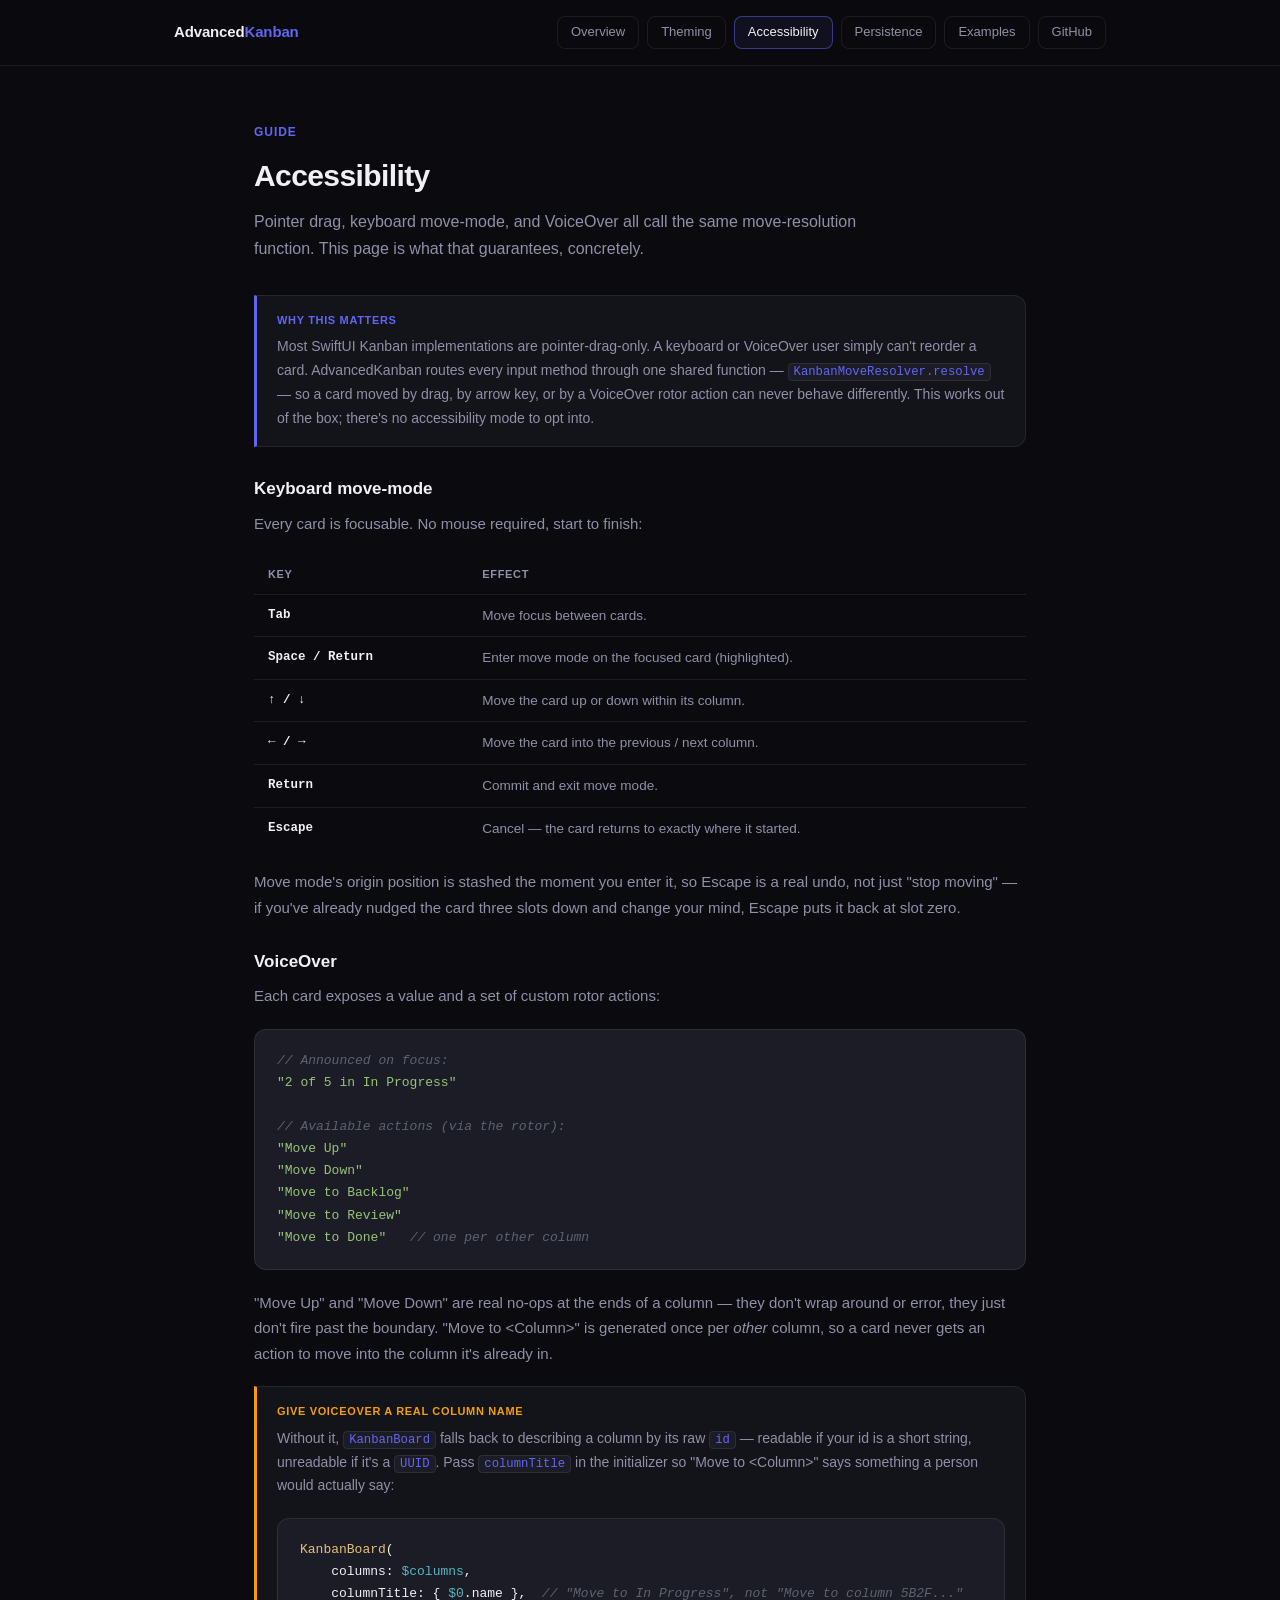
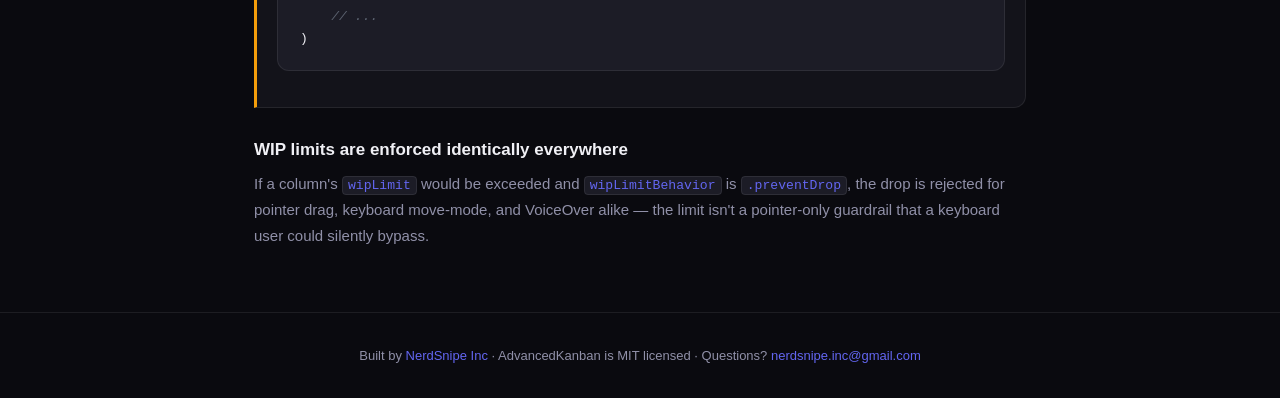
==== docs/accessibility.html @ a4960e30 "Add documentation site under docs/ Five-page static site: Overview (quickstart + hero board mockup +" ====
<!DOCTYPE html>
<html lang="en">
<head>
<meta charset="UTF-8" />
<meta name="viewport" content="width=device-width, initial-scale=1.0" />
<title>Accessibility — AdvancedKanban</title>
<meta name="description" content="Keyboard move-mode and VoiceOver reordering in AdvancedKanban — every interaction pointer drag supports, without a mouse." />
<meta name="theme-color" content="#6366f1" />
<link rel="stylesheet" href="assets/styles.css" />
</head>
<body>
<a class="skip-link" href="#main">Skip to content</a>

<nav>
  <div class="inner">
    <a class="nav-brand" href="./">Advanced<span>Kanban</span></a>
    <div class="nav-links">
      <a class="nav-link" href="./">Overview</a>
      <a class="nav-link" href="theming.html">Theming</a>
      <a class="nav-link active" href="accessibility.html">Accessibility</a>
      <a class="nav-link" href="persistence.html">Persistence</a>
      <a class="nav-link" href="examples.html">Examples</a>
      <a class="nav-link" href="https://github.com/NerdSnipe-Inc/AdvancedKanban" target="_blank" rel="noopener">GitHub</a>
    </div>
  </div>
</nav>

<main id="main">
<div class="container">
  <section class="section" style="padding-top:56px">
    <p class="section-label">Guide</p>
    <h2>Accessibility</h2>
    <p class="section-sub">Pointer drag, keyboard move-mode, and VoiceOver all call the same move-resolution function. This page is what that guarantees, concretely.</p>

    <div class="callout">
      <span class="callout-label">Why this matters</span>
      <p>Most SwiftUI Kanban implementations are pointer-drag-only. A keyboard or VoiceOver user simply can't reorder a card. AdvancedKanban routes every input method through one shared function — <code>KanbanMoveResolver.resolve</code> — so a card moved by drag, by arrow key, or by a VoiceOver rotor action can never behave differently. This works out of the box; there's no accessibility mode to opt into.</p>
    </div>

    <h3>Keyboard move-mode</h3>
    <p>Every card is focusable. No mouse required, start to finish:</p>
    <table class="api-table">
      <tr><th>Key</th><th>Effect</th></tr>
      <tr><td>Tab</td><td>Move focus between cards.</td></tr>
      <tr><td>Space / Return</td><td>Enter move mode on the focused card (highlighted).</td></tr>
      <tr><td>↑ / ↓</td><td>Move the card up or down within its column.</td></tr>
      <tr><td>← / →</td><td>Move the card into the previous / next column.</td></tr>
      <tr><td>Return</td><td>Commit and exit move mode.</td></tr>
      <tr><td>Escape</td><td>Cancel — the card returns to exactly where it started.</td></tr>
    </table>
    <p>Move mode's origin position is stashed the moment you enter it, so Escape is a real undo, not just "stop moving" — if you've already nudged the card three slots down and change your mind, Escape puts it back at slot zero.</p>

    <h3>VoiceOver</h3>
    <p>Each card exposes a value and a set of custom rotor actions:</p>
    <pre><span class="cm">// Announced on focus:</span>
<span class="str">"2 of 5 in In Progress"</span>

<span class="cm">// Available actions (via the rotor):</span>
<span class="str">"Move Up"</span>
<span class="str">"Move Down"</span>
<span class="str">"Move to Backlog"</span>
<span class="str">"Move to Review"</span>
<span class="str">"Move to Done"</span>   <span class="cm">// one per other column</span></pre>
    <p>"Move Up" and "Move Down" are real no-ops at the ends of a column — they don't wrap around or error, they just don't fire past the boundary. "Move to &lt;Column&gt;" is generated once per <em>other</em> column, so a card never gets an action to move into the column it's already in.</p>

    <div class="callout warn">
      <span class="callout-label">Give VoiceOver a real column name</span>
      <p>Without it, <code>KanbanBoard</code> falls back to describing a column by its raw <code>id</code> — readable if your id is a short string, unreadable if it's a <code>UUID</code>. Pass <code>columnTitle</code> in the initializer so "Move to &lt;Column&gt;" says something a person would actually say:</p>
      <pre><span class="type">KanbanBoard</span>(
    columns: <span class="prop">$columns</span>,
    columnTitle: { <span class="prop">$0</span>.name },  <span class="cm">// "Move to In Progress", not "Move to column 5B2F..."</span>
    <span class="cm">// ...</span>
)</pre>
    </div>

    <h3>WIP limits are enforced identically everywhere</h3>
    <p>If a column's <code>wipLimit</code> would be exceeded and <code>wipLimitBehavior</code> is <code>.preventDrop</code>, the drop is rejected for pointer drag, keyboard move-mode, and VoiceOver alike — the limit isn't a pointer-only guardrail that a keyboard user could silently bypass.</p>
  </section>
</div>
</main>

<footer>
  <p>
    Built by <a href="https://github.com/NerdSnipe-Inc" target="_blank" rel="noopener">NerdSnipe Inc</a> ·
    AdvancedKanban is MIT licensed ·
    Questions? <a href="mailto:nerdsnipe.inc@gmail.com">nerdsnipe.inc@gmail.com</a>
  </p>
</footer>

</body>
</html>
---- docs/assets/styles.css ----
/* AdvancedKanban docs — shares its visual language with NerdSnipe Inc's
   other developer-facing docs (DesignFoundation) for brand consistency
   across the org's open-source properties. */

*, *::before, *::after { box-sizing: border-box; margin: 0; padding: 0; }

:root {
  --bg: #0a0a0f;
  --surface: #13131a;
  --surface2: #1c1c26;
  --border: rgba(255,255,255,0.08);
  --primary: #6366f1;
  --primary-glow: rgba(99,102,241,0.25);
  --text: #f0f0f5;
  --text-secondary: #9090a8;
  --radius: 12px;
  --success: #10b981;
  --warning: #f59e0b;
}

html { scroll-behavior: smooth; }

body {
  background: var(--bg);
  color: var(--text);
  font-family: -apple-system, BlinkMacSystemFont, "SF Pro Display", "Segoe UI", sans-serif;
  line-height: 1.6;
  min-height: 100vh;
}

a { color: var(--primary); text-decoration: none; }
a:hover { text-decoration: underline; }

/* ── Skip link ── */
.skip-link {
  position: absolute; left: -9999px; top: 0;
  background: var(--primary); color: #fff;
  padding: 10px 16px; border-radius: 0 0 8px 0; z-index: 1000;
}
.skip-link:focus { left: 0; }

/* ── Focus visibility ── */
a:focus-visible, button:focus-visible, .nav-link:focus-visible {
  outline: 2px solid var(--primary);
  outline-offset: 2px;
  border-radius: 4px;
}

@media (prefers-reduced-motion: reduce) {
  html { scroll-behavior: auto; }
  * { animation-duration: 0.001ms !important; transition-duration: 0.001ms !important; }
}

/* ── Nav ── */
nav {
  border-bottom: 1px solid var(--border);
  padding: 16px 0;
  position: sticky; top: 0; z-index: 100;
  background: rgba(10,10,15,0.92);
  backdrop-filter: blur(12px);
  -webkit-backdrop-filter: blur(12px);
}
nav .inner {
  display: flex; align-items: center; justify-content: space-between;
  max-width: 980px; margin: 0 auto; padding: 0 24px;
  gap: 16px; flex-wrap: wrap;
}
.nav-brand {
  font-size: 15px; font-weight: 600; color: var(--text);
  text-decoration: none; letter-spacing: -0.01em;
  white-space: nowrap;
}
.nav-brand span { color: var(--primary); }
.nav-links { display: flex; gap: 8px; align-items: center; flex-wrap: wrap; }
.nav-link {
  font-size: 13px; color: var(--text-secondary); text-decoration: none;
  border: 1px solid var(--border); border-radius: 8px;
  padding: 5px 13px; transition: border-color 0.15s, color 0.15s;
}
.nav-link:hover { border-color: var(--primary); color: var(--text); text-decoration: none; }
.nav-link.active {
  border-color: rgba(99,102,241,0.5); color: var(--text);
  background: rgba(99,102,241,0.08);
}

/* ── Layout ── */
.container { max-width: 820px; margin: 0 auto; padding: 0 24px; }
hr.divider { border: none; border-top: 1px solid var(--border); margin: 0; }
.section { padding: 64px 0; }
.section + .section { border-top: 1px solid var(--border); }
.section-label {
  font-size: 12px; font-weight: 600; letter-spacing: 0.08em; text-transform: uppercase;
  color: var(--primary); margin-bottom: 10px;
}
h2 { font-size: clamp(22px, 3vw, 30px); font-weight: 700; letter-spacing: -0.02em; margin-bottom: 8px; }
h3 { font-size: 17px; font-weight: 600; margin: 28px 0 8px; color: var(--text); }
h3:first-child { margin-top: 0; }
.section-sub { color: var(--text-secondary); margin-bottom: 32px; font-size: 16px; max-width: 640px; }
p { color: var(--text-secondary); font-size: 15px; line-height: 1.7; margin-bottom: 14px; }
p:last-child { margin-bottom: 0; }
ul.prose-list, ol.prose-list { color: var(--text-secondary); font-size: 15px; line-height: 1.7; margin: 0 0 14px 20px; }
ul.prose-list li, ol.prose-list li { margin-bottom: 6px; }
strong { color: var(--text); font-weight: 600; }

/* ── Buttons ── */
.btn {
  display: inline-flex; align-items: center; justify-content: center; gap: 8px;
  font-size: 15px; font-weight: 500; text-decoration: none;
  border-radius: 10px; padding: 12px 24px;
  transition: opacity 0.15s, transform 0.12s;
  cursor: pointer; border: none;
}
.btn:hover { opacity: 0.85; transform: translateY(-1px); text-decoration: none; }
.btn-primary { background: var(--primary); color: #fff; }
.btn-secondary { background: var(--surface2); color: var(--text); border: 1px solid var(--border); }
.btn-lg { font-size: 16px; padding: 14px 32px; border-radius: 12px; }

/* ── Hero ── */
.hero { padding: 80px 0 56px; text-align: center; }
.badge {
  display: inline-flex; align-items: center; gap: 6px;
  font-size: 12px; font-weight: 600; letter-spacing: 0.05em; text-transform: uppercase;
  color: var(--primary); background: var(--primary-glow);
  border: 1px solid rgba(99,102,241,0.3);
  border-radius: 100px; padding: 4px 14px; margin-bottom: 28px;
}
.badge-dot { width: 6px; height: 6px; border-radius: 50%; background: var(--primary); }
h1 {
  font-size: clamp(32px, 5.5vw, 52px);
  font-weight: 800; letter-spacing: -0.035em; line-height: 1.08;
  margin-bottom: 20px;
}
h1 .accent { color: var(--primary); }
.hero-sub {
  font-size: clamp(16px, 2vw, 19px);
  color: var(--text-secondary); max-width: 600px;
  margin: 0 auto 40px; line-height: 1.55;
}
.cta-row { display: flex; gap: 12px; justify-content: center; flex-wrap: wrap; margin-bottom: 56px; }

/* ── Hero board mockup (the one signature element) ── */
.hero-board {
  display: grid;
  grid-template-columns: repeat(4, minmax(0, 1fr));
  gap: 10px;
  background: var(--surface);
  border: 1px solid var(--border);
  border-radius: 14px;
  padding: 16px;
  text-align: left;
}
@media (max-width: 640px) { .hero-board { grid-template-columns: repeat(2, minmax(0, 1fr)); } }
.hb-col { display: flex; flex-direction: column; gap: 8px; }
.hb-col-head {
  display: flex; align-items: center; justify-content: space-between;
  font-size: 11px; font-weight: 700; color: var(--text-secondary);
  letter-spacing: 0.02em; padding: 2px 4px 6px;
}
.hb-count {
  font-size: 10px; font-weight: 700; color: var(--text-secondary);
  background: var(--surface2); border-radius: 100px; padding: 1px 7px;
}
.hb-count.over { color: var(--warning); }
.hb-card {
  background: var(--surface2); border: 1px solid var(--border);
  border-radius: 8px; padding: 9px 10px;
  font-size: 11.5px; font-weight: 500; color: var(--text);
}
.hb-card.dragging {
  border-color: var(--primary);
  box-shadow: 0 0 0 1px var(--primary), 0 8px 20px rgba(99,102,241,0.25);
  transform: translateY(-2px) rotate(-1deg);
}
.hb-card.ghost-slot {
  background: transparent; border: 1.5px dashed rgba(99,102,241,0.4);
}
.hb-tag {
  display: inline-block; font-size: 9.5px; font-weight: 700;
  padding: 1px 6px; border-radius: 100px; margin-top: 6px;
}
.hb-tag.low { background: rgba(16,185,129,0.14); color: var(--success); }
.hb-tag.med { background: rgba(245,158,11,0.14); color: var(--warning); }
.hb-tag.high { background: rgba(239,68,68,0.14); color: #ef4444; }

/* ── Stats strip ── */
.stats-strip {
  display: flex; align-items: center; justify-content: center;
  gap: 0; flex-wrap: wrap;
  border: 1px solid var(--border); border-radius: 14px;
  background: var(--surface); overflow: hidden;
  margin: 40px 0 0;
}
.stat-item { flex: 1; min-width: 120px; padding: 20px 14px; text-align: center; border-right: 1px solid var(--border); }
.stat-item:last-child { border-right: none; }
.stat-value { font-size: 24px; font-weight: 800; letter-spacing: -0.02em; color: var(--text); line-height: 1; margin-bottom: 4px; }
.stat-value span { color: var(--primary); }
.stat-label { font-size: 11px; color: var(--text-secondary); font-weight: 500; }

/* ── Cards / grid ── */
.card-grid { display: grid; grid-template-columns: 1fr 1fr; gap: 16px; }
@media (max-width: 680px) { .card-grid { grid-template-columns: 1fr; } }
.card {
  background: var(--surface); border: 1px solid var(--border);
  border-radius: var(--radius); padding: 22px;
}
.card-title { font-size: 15px; font-weight: 700; color: var(--text); margin-bottom: 8px; }
.card-body { font-size: 13.5px; color: var(--text-secondary); line-height: 1.6; }

/* ── Step list (guides) ── */
.steps { list-style: none; counter-reset: step; }
.steps > li {
  counter-increment: step;
  position: relative;
  padding: 0 0 32px 44px;
  border-left: 1px solid var(--border);
  margin-left: 15px;
}
.steps > li:last-child { border-left-color: transparent; padding-bottom: 0; }
.steps > li::before {
  content: counter(step);
  position: absolute; left: -15px; top: 0;
  width: 30px; height: 30px; border-radius: 50%;
  background: var(--surface2); border: 1px solid var(--border);
  color: var(--primary); font-size: 13px; font-weight: 700;
  display: flex; align-items: center; justify-content: center;
}
.steps h3 { margin-top: 0; margin-bottom: 6px; }

/* ── Callouts ── */
.callout {
  border: 1px solid var(--border); border-left: 3px solid var(--primary);
  background: var(--surface); border-radius: 0 var(--radius) var(--radius) 0;
  padding: 16px 20px; margin: 20px 0;
}
.callout p { color: var(--text-secondary); font-size: 14px; margin: 0; }
.callout .callout-label {
  font-size: 11px; font-weight: 700; letter-spacing: 0.06em; text-transform: uppercase;
  color: var(--primary); margin-bottom: 6px; display: block;
}
.callout.warn { border-left-color: var(--warning); }
.callout.warn .callout-label { color: var(--warning); }

/* ── Code ── */
code {
  font-family: "SF Mono", "Fira Code", Menlo, monospace;
  font-size: 0.875em;
  background: var(--surface2); border: 1px solid var(--border);
  border-radius: 4px; padding: 1px 5px; color: var(--primary);
}
pre {
  background: var(--surface2); border: 1px solid var(--border);
  border-radius: var(--radius); padding: 20px 22px;
  overflow-x: auto; max-width: 100%;
  font-family: "SF Mono", "Fira Code", Menlo, monospace;
  font-size: 13px; line-height: 1.7; margin: 20px 0;
}
pre code { background: none; border: none; padding: 0; color: inherit; font-size: 1em; }
.kw { color: #c678dd; }
.type { color: #e5c07b; }
.fn { color: #61afef; }
.str { color: #98c379; }
.cm { color: #5c6370; font-style: italic; }
.prop { color: #56b6c2; }

/* ── API reference table ── */
.api-table { width: 100%; border-collapse: collapse; margin: 20px 0; font-size: 13.5px; }
.api-table th, .api-table td { padding: 10px 14px; text-align: left; border-bottom: 1px solid var(--border); vertical-align: top; }
.api-table th { font-size: 11px; font-weight: 700; text-transform: uppercase; letter-spacing: 0.06em; color: var(--text-secondary); }
.api-table td:first-child { font-weight: 600; color: var(--text); font-family: "SF Mono", "Fira Code", Menlo, monospace; font-size: 12.5px; white-space: nowrap; }
.api-table td { color: var(--text-secondary); }
.api-table tr:last-child td { border-bottom: none; }

/* ── Checklist ── */
.check-list { list-style: none; }
.check-list li {
  font-size: 14px; padding: 8px 0;
  border-bottom: 1px solid var(--border);
  display: flex; align-items: flex-start; gap: 12px;
  color: var(--text-secondary);
}
.check-list li:last-child { border-bottom: none; }
.check-list li::before { content: "✓"; color: var(--success); font-weight: 700; flex-shrink: 0; }

/* ── Footer ── */
.cta-band { text-align: center; padding: 64px 24px; border-top: 1px solid var(--border); }
.cta-band h2 { margin-bottom: 10px; }
.cta-band p { max-width: 480px; margin: 0 auto 28px; }
footer { padding: 32px 24px; text-align: center; border-top: 1px solid var(--border); }
footer p { font-size: 13px; color: var(--text-secondary); }
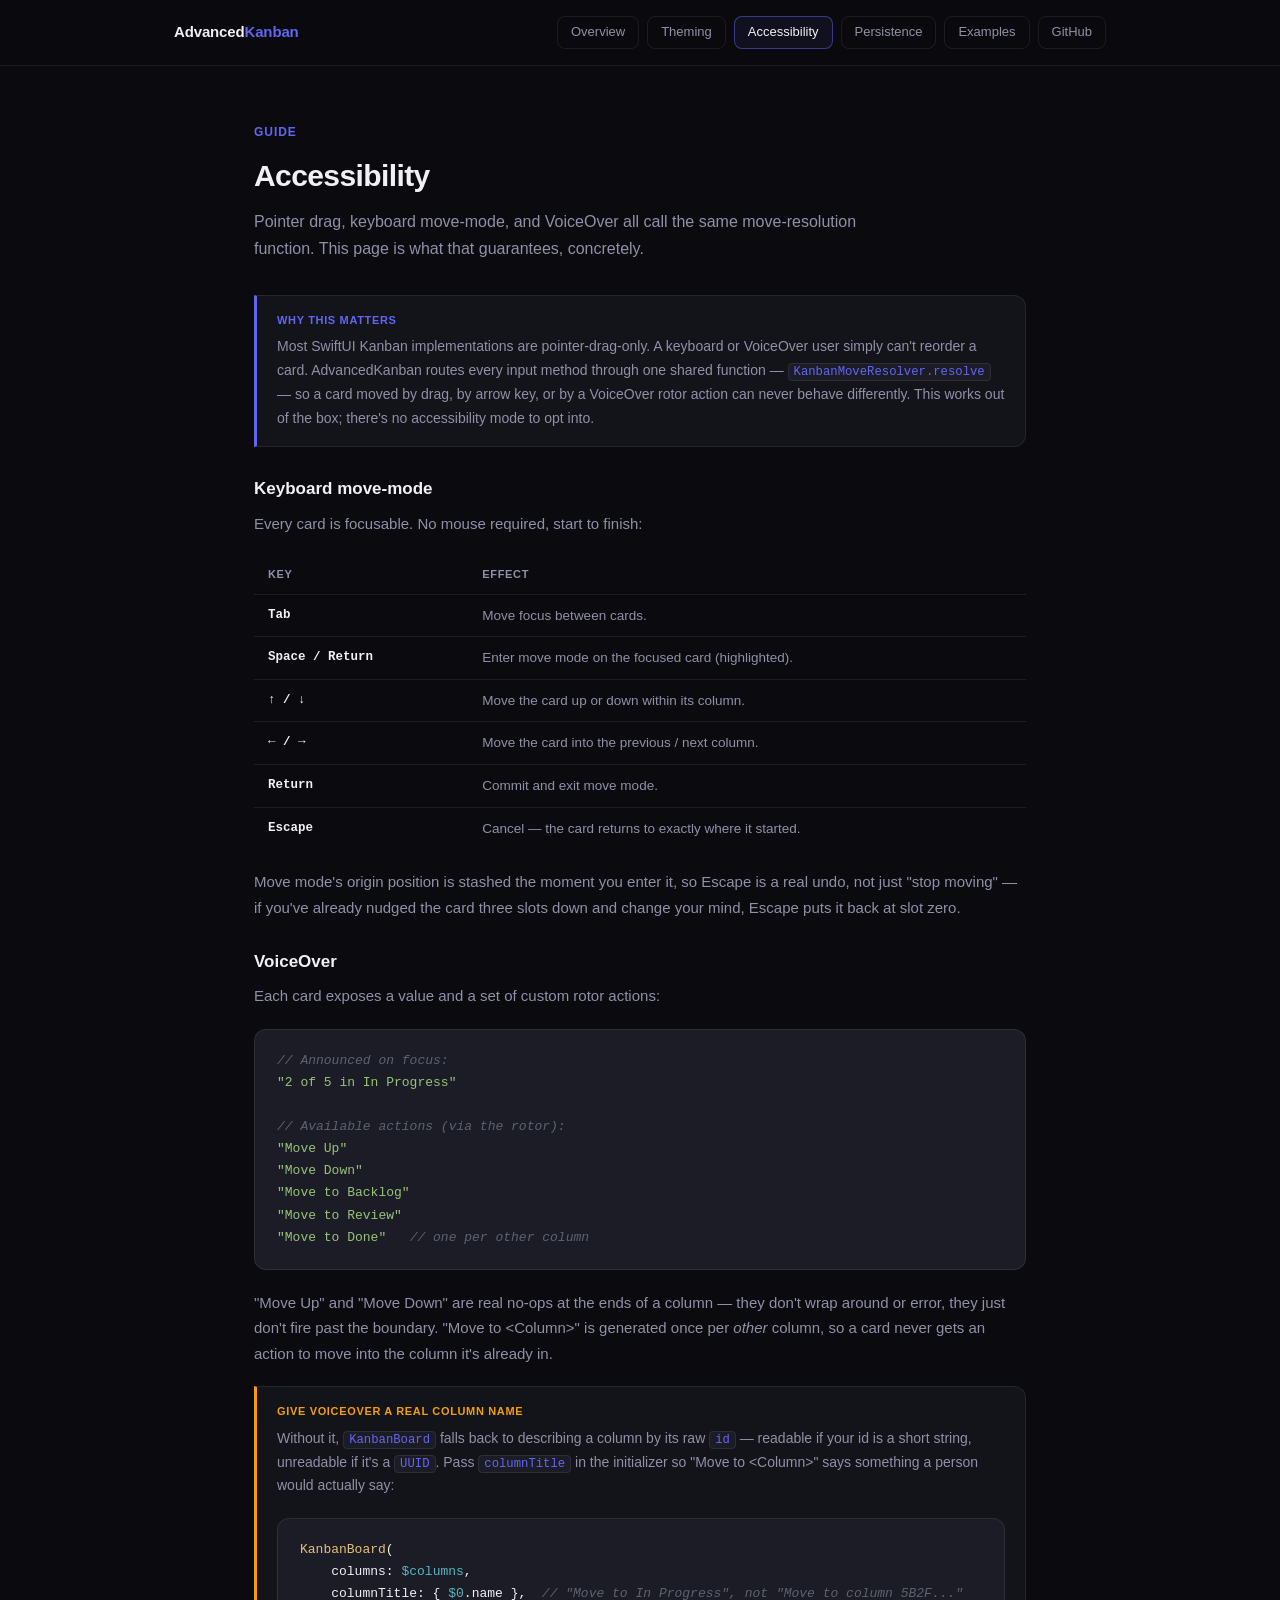
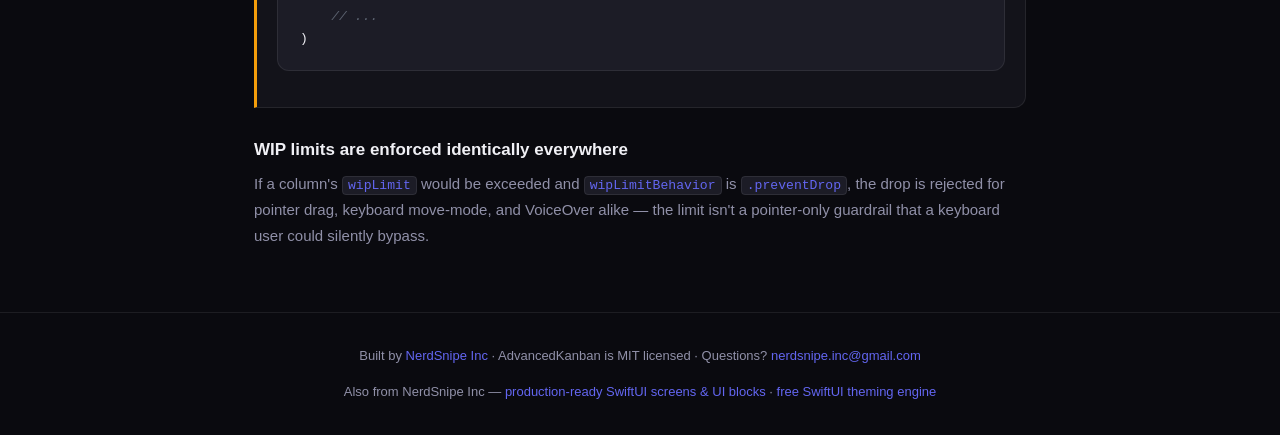
==== commit 665f954c: "Cross-link DesignFoundation / DesignFoundation Pro from README and docs README gets an "Also from Ne" ====
--- a/docs/accessibility.html
+++ b/docs/accessibility.html
@@ -85,6 +85,10 @@
     AdvancedKanban is MIT licensed ·
     Questions? <a href="mailto:nerdsnipe.inc@gmail.com">nerdsnipe.inc@gmail.com</a>
   </p>
+  <p style="margin-top:8px">
+    Also from NerdSnipe Inc — <a href="https://nerdsnipe-inc.github.io/design-foundation/pro/" target="_blank" rel="noopener">production-ready SwiftUI screens &amp; UI blocks</a> ·
+    <a href="https://nerdsnipe-inc.github.io/design-foundation/" target="_blank" rel="noopener">free SwiftUI theming engine</a>
+  </p>
 </footer>
 
 </body>
